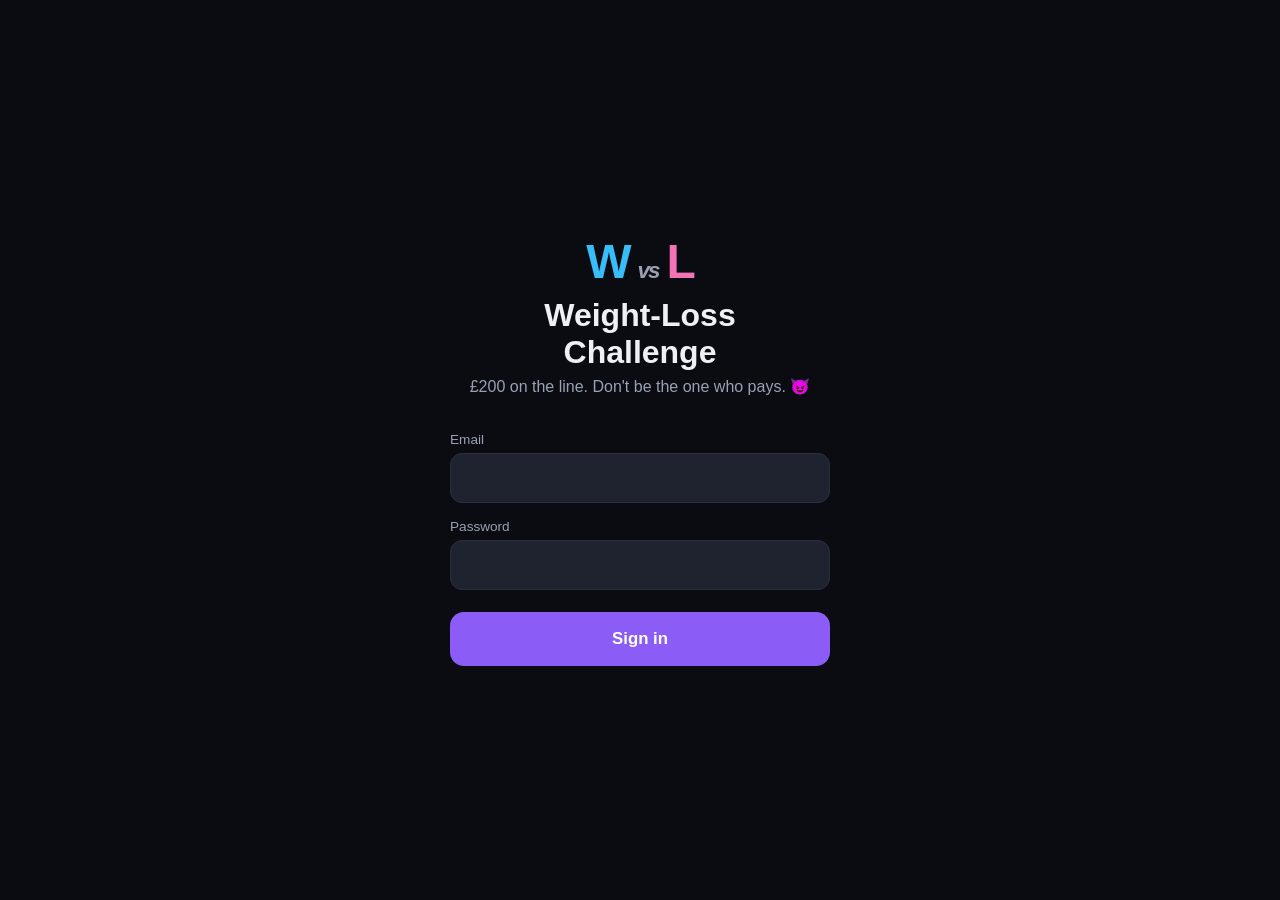
==== index.html @ 20de2226 "Weight-loss challenge PWA: head-to-head tracker with Supabase + GitHub Pages Static vanilla-JS PWA f" ====
<!DOCTYPE html>
<html lang="en">
<head>
  <meta charset="utf-8">
  <meta name="viewport" content="width=device-width, initial-scale=1, viewport-fit=cover">
  <title>Weight-Loss Challenge</title>
  <meta name="description" content="Two-person head-to-head weight-loss challenge tracker">
  <meta name="theme-color" content="#0e1016">
  <link rel="manifest" href="./manifest.webmanifest">
  <link rel="icon" type="image/png" sizes="192x192" href="./icons/icon-192.png">
  <link rel="apple-touch-icon" href="./icons/apple-touch-icon.png">
  <meta name="apple-mobile-web-app-capable" content="yes">
  <meta name="apple-mobile-web-app-status-bar-style" content="black-translucent">
  <meta name="apple-mobile-web-app-title" content="WL Challenge">
  <link rel="stylesheet" href="./styles.css">
</head>
<body>
  <div id="toast-root" aria-live="polite"></div>
  <div id="offline-banner" hidden>📡 You're offline — showing the app shell. Data needs a connection.</div>

  <!-- ============ LOGIN ============ -->
  <section id="view-login" hidden>
    <div class="login-card">
      <div class="login-logo"><span class="vs-left">W</span><span class="vs-mid">vs</span><span class="vs-right">L</span></div>
      <h1>Weight-Loss<br>Challenge</h1>
      <p class="login-sub">£200 on the line. Don't be the one who pays. 😈</p>
      <form id="login-form" autocomplete="on">
        <label for="login-email">Email</label>
        <input id="login-email" type="email" autocomplete="username" required inputmode="email">
        <label for="login-password">Password</label>
        <input id="login-password" type="password" autocomplete="current-password" required>
        <button type="submit" class="btn btn-primary btn-big" id="login-btn">Sign in</button>
        <p id="login-error" class="form-error" role="alert" hidden></p>
      </form>
    </div>
  </section>

  <!-- ============ APP ============ -->
  <div id="app-shell" hidden>
    <header id="app-header">
      <div id="month-pill" class="pill">—</div>
      <div class="header-right">
        <button id="refresh-btn" class="icon-btn" title="Refresh" aria-label="Refresh">↻</button>
        <button id="signout-btn" class="pill pill-btn" title="Sign out">—</button>
      </div>
    </header>

    <main id="main">
      <section id="view-dashboard" class="view"></section>

      <section id="view-weigh" class="view" hidden>
        <h2>⚖️ Weigh-in</h2>
        <p class="view-sub">One official weigh-in per week. Week 4 settles the £200.</p>
        <form id="weigh-form" class="card form-card">
          <label for="weigh-week">Week</label>
          <div class="seg" id="weigh-week-seg" role="radiogroup"></div>
          <input type="hidden" id="weigh-week" value="1">
          <label for="weigh-weight">Weight (kg)</label>
          <input id="weigh-weight" type="number" step="0.1" min="20" max="400" inputmode="decimal" required placeholder="e.g. 92.4">
          <button type="submit" class="btn btn-primary btn-big">Save weigh-in</button>
        </form>
        <div id="weigh-history"></div>
      </section>

      <section id="view-food" class="view" hidden>
        <h2>🍎 Food check-in</h2>
        <p class="view-sub">Were you on plan? Calories/macros live in Lose It — this is the daily verdict.</p>
        <form id="food-form" class="card form-card">
          <label for="food-date">Day</label>
          <input id="food-date" type="date" required>
          <label>On plan?</label>
          <div class="onplan-row">
            <button type="button" id="food-yes" class="btn onplan-btn">✅ On plan</button>
            <button type="button" id="food-no" class="btn onplan-btn">❌ Off plan</button>
          </div>
          <label for="food-calories">Calories <span class="muted">(optional)</span></label>
          <input id="food-calories" type="number" min="0" max="20000" inputmode="numeric" placeholder="from Lose It">
          <button type="submit" class="btn btn-primary btn-big" id="food-save">Save check-in</button>
        </form>
        <div id="food-history"></div>
      </section>

      <section id="view-workout" class="view" hidden>
        <h2>💪 Workout</h2>
        <p class="view-sub">4 per week, 45+ minutes each. Shorter ones are logged but don't count.</p>
        <form id="workout-form" class="card form-card">
          <label for="workout-date">Date</label>
          <input id="workout-date" type="date" required>
          <label for="workout-duration">Duration (minutes)</label>
          <input id="workout-duration" type="number" min="1" max="600" inputmode="numeric" value="45" required>
          <p id="workout-hint" class="hint"></p>
          <button type="submit" class="btn btn-primary btn-big">Log workout</button>
        </form>
        <div id="workout-list"></div>
      </section>

      <section id="view-month" class="view" hidden>
        <h2>📅 Month</h2>
        <div id="month-content"></div>
      </section>
    </main>

    <nav id="tabbar">
      <button class="tab active" data-view="dashboard"><span class="tab-ico">🏆</span>Home</button>
      <button class="tab" data-view="weigh"><span class="tab-ico">⚖️</span>Weigh</button>
      <button class="tab" data-view="food"><span class="tab-ico">🍎</span>Food</button>
      <button class="tab" data-view="workout"><span class="tab-ico">💪</span>Gym</button>
      <button class="tab" data-view="month"><span class="tab-ico">📅</span>Month</button>
    </nav>
  </div>

  <script src="./vendor/supabase.js"></script>
  <script src="./config.js"></script>
  <script src="./logic.js"></script>
  <script src="./app.js"></script>
</body>
</html>
---- styles.css ----
/* Weight-Loss Challenge — mobile-first, dark, head-to-head. */
:root {
  --bg: #0e1016;
  --card: #171a24;
  --card-2: #1f2330;
  --line: #2a2f40;
  --text: #eef0f6;
  --muted: #9aa1b5;
  --good: #34d399;
  --bad: #f87171;
  --warn: #fbbf24;
  --p1: #38bdf8;   /* participant colour A */
  --p2: #f472b6;   /* participant colour B */
  --accent: #8b5cf6;
  --radius: 18px;
  --tabbar-h: 64px;
}
* { box-sizing: border-box; }
html, body { margin: 0; padding: 0; }
body {
  background: var(--bg);
  color: var(--text);
  font-family: -apple-system, BlinkMacSystemFont, "Segoe UI", Roboto, "Helvetica Neue", sans-serif;
  -webkit-font-smoothing: antialiased;
  min-height: 100dvh;
}
button { font: inherit; color: inherit; }
h1, h2, h3 { margin: 0 0 6px; line-height: 1.15; }
h2 { font-size: 1.35rem; }
.muted { color: var(--muted); }
.hint { color: var(--muted); font-size: 0.85rem; margin: 2px 0 0; }
[hidden] { display: none !important; }

/* ---------- login ---------- */
#view-login {
  min-height: 100dvh;
  display: flex; align-items: center; justify-content: center;
  padding: 24px;
}
.login-card { width: 100%; max-width: 380px; text-align: center; }
.login-logo {
  font-size: 3rem; font-weight: 900; letter-spacing: -2px;
  display: flex; justify-content: center; align-items: baseline; gap: 8px;
  margin-bottom: 8px;
}
.vs-left { color: var(--p1); }
.vs-right { color: var(--p2); }
.vs-mid { font-size: 1.4rem; color: var(--muted); font-style: italic; }
.login-card h1 { font-size: 2rem; }
.login-sub { color: var(--muted); margin: 6px 0 26px; }
#login-form { text-align: left; display: flex; flex-direction: column; gap: 6px; }
#login-form label { font-size: 0.85rem; color: var(--muted); margin-top: 10px; }

/* ---------- inputs ---------- */
input[type="email"], input[type="password"], input[type="number"], input[type="date"], input[type="text"] {
  width: 100%;
  background: var(--card-2);
  border: 1px solid var(--line);
  border-radius: 12px;
  color: var(--text);
  padding: 14px;
  font-size: 1.05rem;
  min-height: 50px;
}
input:focus { outline: 2px solid var(--accent); border-color: transparent; }
.form-error { color: var(--bad); font-weight: 600; margin: 10px 0 0; }

/* ---------- buttons ---------- */
.btn {
  border: 1px solid var(--line);
  background: var(--card-2);
  border-radius: 14px;
  padding: 12px 16px;
  font-weight: 700;
  cursor: pointer;
  touch-action: manipulation;
}
.btn:active { transform: scale(0.98); }
.btn-primary { background: var(--accent); border-color: transparent; color: #fff; }
.btn-big { width: 100%; padding: 16px; font-size: 1.05rem; margin-top: 16px; min-height: 54px; }
.btn:disabled { opacity: 0.5; cursor: default; }
.btn-danger-ghost { color: var(--bad); background: transparent; border: none; font-size: 1.1rem; padding: 8px; }
.icon-btn {
  background: var(--card-2); border: 1px solid var(--line); border-radius: 50%;
  width: 40px; height: 40px; font-size: 1.15rem; cursor: pointer;
}

/* ---------- header ---------- */
#app-header {
  position: sticky; top: 0; z-index: 20;
  display: flex; justify-content: space-between; align-items: center;
  padding: calc(10px + env(safe-area-inset-top)) 16px 10px;
  background: rgba(14, 16, 22, 0.92);
  backdrop-filter: blur(10px);
  border-bottom: 1px solid var(--line);
}
.header-right { display: flex; gap: 8px; align-items: center; }
.pill {
  background: var(--card-2); border: 1px solid var(--line);
  border-radius: 999px; padding: 8px 14px; font-size: 0.85rem; font-weight: 700;
}
.pill-btn { cursor: pointer; }

/* ---------- layout ---------- */
#main { padding: 16px 16px calc(var(--tabbar-h) + env(safe-area-inset-bottom) + 20px); max-width: 560px; margin: 0 auto; }
.view > h2 { margin-top: 4px; }
.view-sub { color: var(--muted); margin: 0 0 14px; font-size: 0.9rem; }
.card {
  background: var(--card);
  border: 1px solid var(--line);
  border-radius: var(--radius);
  padding: 16px;
  margin-bottom: 14px;
}
.form-card { display: flex; flex-direction: column; gap: 6px; }
.form-card label { font-size: 0.85rem; color: var(--muted); margin-top: 8px; }

/* ---------- headline banner ---------- */
.headline {
  border-radius: var(--radius);
  padding: 18px 16px;
  margin-bottom: 14px;
  text-align: center;
  border: 1px solid var(--line);
  background: linear-gradient(135deg, #1d2233, #141826);
}
.headline .big { font-size: 1.5rem; font-weight: 900; display: block; }
.headline .why { color: var(--muted); font-size: 0.85rem; margin-top: 4px; display: block; }
.headline.ahead { border-color: rgba(52, 211, 153, 0.45); box-shadow: 0 0 24px rgba(52, 211, 153, 0.12) inset; }
.headline.ahead .big { color: var(--good); }
.headline.behind { border-color: rgba(248, 113, 113, 0.45); box-shadow: 0 0 24px rgba(248, 113, 113, 0.12) inset; }
.headline.behind .big { color: var(--bad); }
.headline.tie .big { color: var(--warn); }

/* ---------- scoreboard ---------- */
.board { display: grid; grid-template-columns: 1fr 1fr; gap: 10px; margin-bottom: 14px; }
.fighter {
  background: var(--card);
  border: 1px solid var(--line);
  border-radius: var(--radius);
  padding: 14px 12px;
}
.fighter.me { border-color: rgba(139, 92, 246, 0.6); }
.fighter-name { font-weight: 900; font-size: 1.05rem; display: flex; align-items: center; gap: 6px; }
.fighter-name .dot { width: 10px; height: 10px; border-radius: 50%; display: inline-block; }
.you-chip { font-size: 0.65rem; background: var(--accent); color: #fff; border-radius: 999px; padding: 2px 7px; font-weight: 800; }
.stat { margin-top: 12px; }
.stat-label { font-size: 0.72rem; text-transform: uppercase; letter-spacing: 0.06em; color: var(--muted); }
.stat-value { font-size: 1.15rem; font-weight: 800; margin-top: 2px; }
.stat-value small { font-size: 0.8rem; font-weight: 600; color: var(--muted); }
.stat-value.good { color: var(--good); }
.stat-value.bad { color: var(--bad); }
.bar { height: 10px; background: var(--card-2); border-radius: 999px; overflow: hidden; margin-top: 6px; }
.bar > span { display: block; height: 100%; border-radius: 999px; transition: width 0.6s ease; }
.dots { display: flex; gap: 5px; margin-top: 6px; flex-wrap: wrap; }
.dots .d {
  width: 16px; height: 16px; border-radius: 50%;
  background: var(--card-2); border: 1px solid var(--line);
}
.dots .d.on { background: var(--good); border-color: transparent; }
.dots .d.off { background: var(--bad); border-color: transparent; }
.dots.small .d { width: 12px; height: 12px; }
.streak-line { margin-top: 10px; font-weight: 800; }
.streak-line .risk { color: var(--warn); font-weight: 600; font-size: 0.78rem; display: block; }

/* ---------- section cards ---------- */
.section-title { font-size: 0.8rem; text-transform: uppercase; letter-spacing: 0.08em; color: var(--muted); margin: 18px 0 8px; }
.badge-row { display: flex; flex-wrap: wrap; gap: 8px; }
.badge-chip {
  background: var(--card-2); border: 1px solid var(--line); border-radius: 999px;
  padding: 7px 12px; font-size: 0.82rem; font-weight: 700; display: inline-flex; gap: 6px; align-items: center;
}
.badge-chip.locked { opacity: 0.35; filter: grayscale(1); }
.nudge { display: flex; gap: 8px; padding: 9px 0; border-bottom: 1px dashed var(--line); font-size: 0.92rem; }
.nudge:last-child { border-bottom: none; }
.nudge.self { color: var(--warn); font-weight: 700; }
.ledger-row { display: flex; justify-content: space-between; align-items: center; padding: 10px 0; border-bottom: 1px dashed var(--line); }
.ledger-row:last-child { border-bottom: none; }
.owes { color: var(--bad); font-weight: 900; }
.clear { color: var(--good); font-weight: 900; }
.pending { color: var(--warn); font-weight: 700; }

/* segmented control (leader mode + week picker) */
.seg { display: flex; background: var(--card-2); border-radius: 12px; padding: 4px; gap: 4px; border: 1px solid var(--line); }
.seg button {
  flex: 1; border: none; background: transparent; border-radius: 9px;
  padding: 10px 6px; font-weight: 700; cursor: pointer; color: var(--muted); min-height: 44px;
}
.seg button.active { background: var(--accent); color: #fff; }

/* compare table */
.cmp { width: 100%; border-collapse: collapse; }
.cmp td { padding: 8px 4px; font-size: 0.92rem; }
.cmp td:first-child { color: var(--muted); }
.cmp td.win { color: var(--good); font-weight: 800; }
.cmp td.lose { color: var(--bad); }
.cmp td:nth-child(2), .cmp td:nth-child(3) { text-align: center; font-variant-numeric: tabular-nums; }

/* ---------- food buttons ---------- */
.onplan-row { display: flex; gap: 10px; }
.onplan-btn { flex: 1; padding: 18px 8px; font-size: 1rem; }
.onplan-btn.sel-yes { background: rgba(52, 211, 153, 0.18); border-color: var(--good); color: var(--good); }
.onplan-btn.sel-no { background: rgba(248, 113, 113, 0.18); border-color: var(--bad); color: var(--bad); }

/* ---------- history lists ---------- */
.hist-row { display: flex; justify-content: space-between; align-items: center; padding: 11px 0; border-bottom: 1px dashed var(--line); font-size: 0.95rem; }
.hist-row:last-child { border-bottom: none; }
.hist-note { font-size: 0.78rem; color: var(--muted); }
.tag { font-size: 0.72rem; border-radius: 999px; padding: 3px 8px; font-weight: 800; }
.tag.good { background: rgba(52, 211, 153, 0.15); color: var(--good); }
.tag.bad { background: rgba(248, 113, 113, 0.15); color: var(--bad); }
.tag.warn { background: rgba(251, 191, 36, 0.15); color: var(--warn); }

/* ---------- tab bar ---------- */
#tabbar {
  position: fixed; bottom: 0; left: 0; right: 0; z-index: 30;
  display: flex;
  background: rgba(20, 23, 33, 0.97);
  border-top: 1px solid var(--line);
  padding-bottom: env(safe-area-inset-bottom);
  height: calc(var(--tabbar-h) + env(safe-area-inset-bottom));
}
.tab {
  flex: 1; border: none; background: transparent; color: var(--muted);
  font-size: 0.68rem; font-weight: 700; cursor: pointer;
  display: flex; flex-direction: column; align-items: center; justify-content: center; gap: 3px;
}
.tab-ico { font-size: 1.35rem; line-height: 1; }
.tab.active { color: var(--text); }

/* ---------- toasts / banners ---------- */
#toast-root { position: fixed; top: calc(12px + env(safe-area-inset-top)); left: 0; right: 0; z-index: 100; display: flex; flex-direction: column; align-items: center; gap: 8px; pointer-events: none; }
.toast {
  background: var(--card-2); border: 1px solid var(--line); color: var(--text);
  border-radius: 999px; padding: 12px 20px; font-weight: 700; font-size: 0.92rem;
  box-shadow: 0 8px 30px rgba(0, 0, 0, 0.45);
  animation: toast-in 0.25s ease;
  max-width: 92vw;
}
.toast.badge-toast { border-color: var(--warn); }
.toast.error { border-color: var(--bad); color: var(--bad); }
@keyframes toast-in { from { opacity: 0; transform: translateY(-8px); } to { opacity: 1; transform: none; } }
#offline-banner {
  position: sticky; top: 0; z-index: 50; text-align: center;
  background: var(--warn); color: #221a00; font-weight: 700; font-size: 0.85rem; padding: 8px 12px;
}
.banner {
  border: 1px solid var(--warn); background: rgba(251, 191, 36, 0.08);
  color: var(--warn); border-radius: var(--radius); padding: 12px 14px; margin-bottom: 14px; font-weight: 600; font-size: 0.92rem;
}
.banner .btn { margin-top: 10px; }
.empty { text-align: center; color: var(--muted); padding: 28px 12px; }
.empty .big-emoji { font-size: 2.4rem; display: block; margin-bottom: 8px; }

@media (min-width: 700px) {
  body { background: #0a0c11; }
  #main { max-width: 640px; }
}
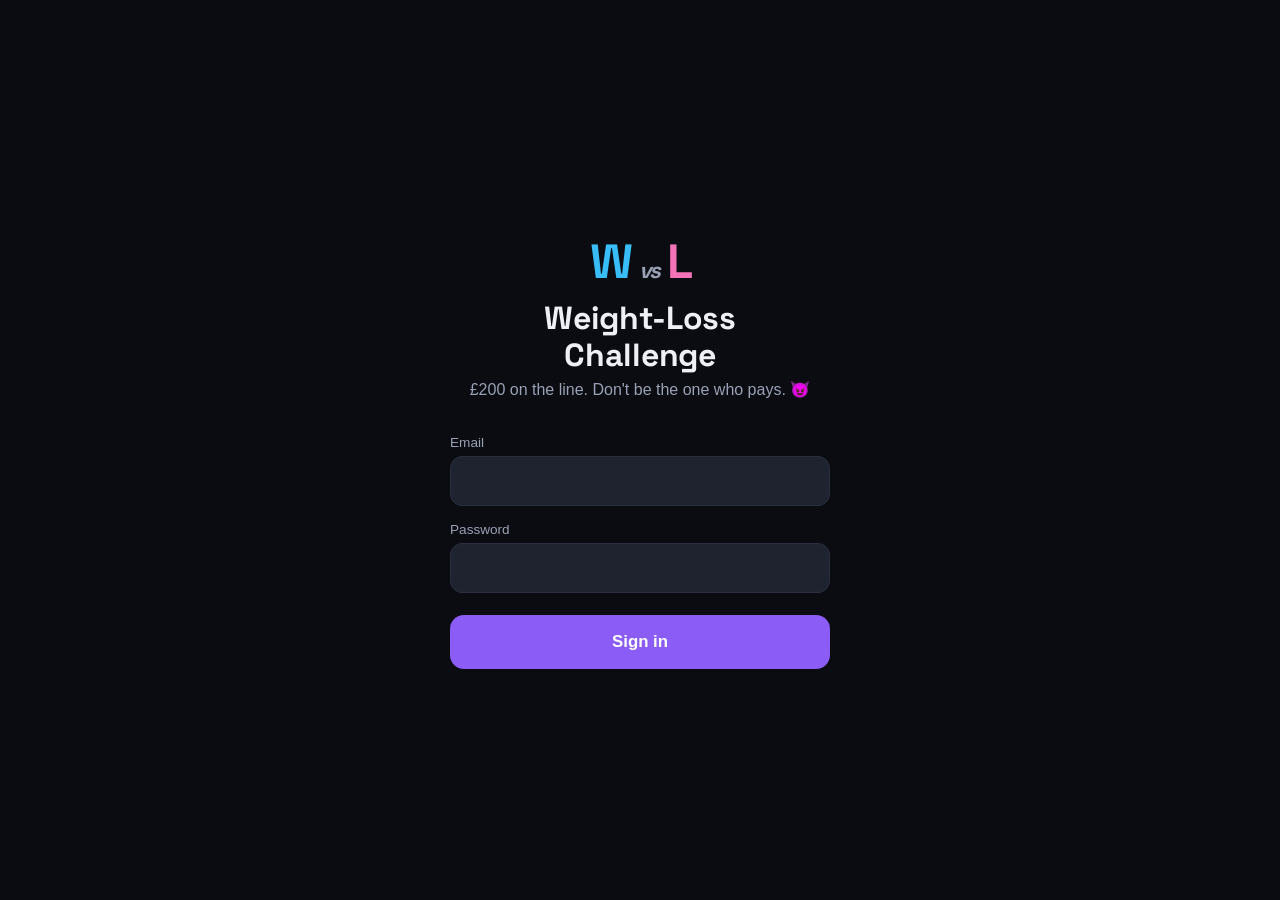
==== commit 3b05f445: "style(design): FINDING-005..008 - typographic identity + motion/numeric polish 005: self-host Space " ====
--- a/index.html
+++ b/index.html
@@ -12,6 +12,7 @@
   <meta name="apple-mobile-web-app-capable" content="yes">
   <meta name="apple-mobile-web-app-status-bar-style" content="black-translucent">
   <meta name="apple-mobile-web-app-title" content="WL Challenge">
+  <link rel="preload" href="./vendor/space-grotesk.woff2" as="font" type="font/woff2" crossorigin>
   <link rel="stylesheet" href="./styles.css">
 </head>
 <body>
@@ -50,7 +51,7 @@
 
       <section id="view-weigh" class="view" hidden>
         <h2>⚖️ Weigh-in</h2>
-        <p class="view-sub">One official weigh-in per week. Week 4 settles the £200.</p>
+        <p class="view-sub">One official weigh-in per week — the final one settles the £200.</p>
         <form id="weigh-form" class="card form-card">
           <label for="weigh-week">Week</label>
           <div class="seg" id="weigh-week-seg" role="radiogroup"></div>
--- a/styles.css
+++ b/styles.css
@@ -1,5 +1,12 @@
 /* Weight-Loss Challenge — mobile-first, dark, head-to-head. */
+@font-face {
+  font-family: 'Space Grotesk';
+  src: url('./vendor/space-grotesk.woff2') format('woff2');
+  font-weight: 300 700;
+  font-display: swap;
+}
 :root {
+  --font-display: 'Space Grotesk', -apple-system, BlinkMacSystemFont, "Segoe UI", Roboto, sans-serif;
   --bg: #0e1016;
   --card: #171a24;
   --card-2: #1f2330;
@@ -24,9 +31,11 @@
   -webkit-font-smoothing: antialiased;
   min-height: 100dvh;
 }
-button { font: inherit; color: inherit; }
-h1, h2, h3 { margin: 0 0 6px; line-height: 1.15; }
+button, input, select, textarea { font: inherit; color: inherit; }
+h1, h2, h3 { margin: 0 0 6px; line-height: 1.15; font-family: var(--font-display); letter-spacing: -0.01em; text-wrap: balance; }
 h2 { font-size: 1.35rem; }
+h3 { font-size: 1.15rem; }
+.login-logo, .headline .big, .stat-value, .fighter-name, #month-pill, .streak-line { font-family: var(--font-display); }
 .muted { color: var(--muted); }
 .hint { color: var(--muted); font-size: 0.85rem; margin: 2px 0 0; }
 [hidden] { display: none !important; }
@@ -63,6 +72,8 @@
   min-height: 50px;
 }
 input:focus { outline: 2px solid var(--accent); border-color: transparent; }
+:focus-visible { outline: 2px solid var(--accent); outline-offset: 2px; }
+.seg button:focus-visible, .tab:focus-visible { outline-offset: -2px; border-radius: 9px; }
 .form-error { color: var(--bad); font-weight: 600; margin: 10px 0 0; }
 
 /* ---------- buttons ---------- */
@@ -79,10 +90,10 @@
 .btn-primary { background: var(--accent); border-color: transparent; color: #fff; }
 .btn-big { width: 100%; padding: 16px; font-size: 1.05rem; margin-top: 16px; min-height: 54px; }
 .btn:disabled { opacity: 0.5; cursor: default; }
-.btn-danger-ghost { color: var(--bad); background: transparent; border: none; font-size: 1.1rem; padding: 8px; }
+.btn-danger-ghost { color: var(--bad); background: transparent; border: none; font-size: 1.1rem; padding: 10px 12px; min-width: 44px; min-height: 44px; }
 .icon-btn {
   background: var(--card-2); border: 1px solid var(--line); border-radius: 50%;
-  width: 40px; height: 40px; font-size: 1.15rem; cursor: pointer;
+  width: 44px; height: 44px; font-size: 1.15rem; cursor: pointer;
 }
 
 /* ---------- header ---------- */
@@ -99,6 +110,7 @@
   background: var(--card-2); border: 1px solid var(--line);
   border-radius: 999px; padding: 8px 14px; font-size: 0.85rem; font-weight: 700;
 }
+button.pill { min-height: 44px; }
 .pill-btn { cursor: pointer; }
 
 /* ---------- layout ---------- */
@@ -182,6 +194,8 @@
 
 /* segmented control (leader mode + week picker) */
 .seg { display: flex; background: var(--card-2); border-radius: 12px; padding: 4px; gap: 4px; border: 1px solid var(--line); }
+#weigh-week-seg { flex-wrap: wrap; }
+#weigh-week-seg button { flex: 1 0 18%; }
 .seg button {
   flex: 1; border: none; background: transparent; border-radius: 9px;
   padding: 10px 6px; font-weight: 700; cursor: pointer; color: var(--muted); min-height: 44px;
@@ -252,6 +266,12 @@
 .empty { text-align: center; color: var(--muted); padding: 28px 12px; }
 .empty .big-emoji { font-size: 2.4rem; display: block; margin-bottom: 8px; }
 
+.stat-value, .cmp td, .hist-row, .ledger-row { font-variant-numeric: tabular-nums; }
+
+@media (prefers-reduced-motion: reduce) {
+  *, *::before, *::after { animation: none !important; transition: none !important; }
+}
+
 @media (min-width: 700px) {
   body { background: #0a0c11; }
   #main { max-width: 640px; }
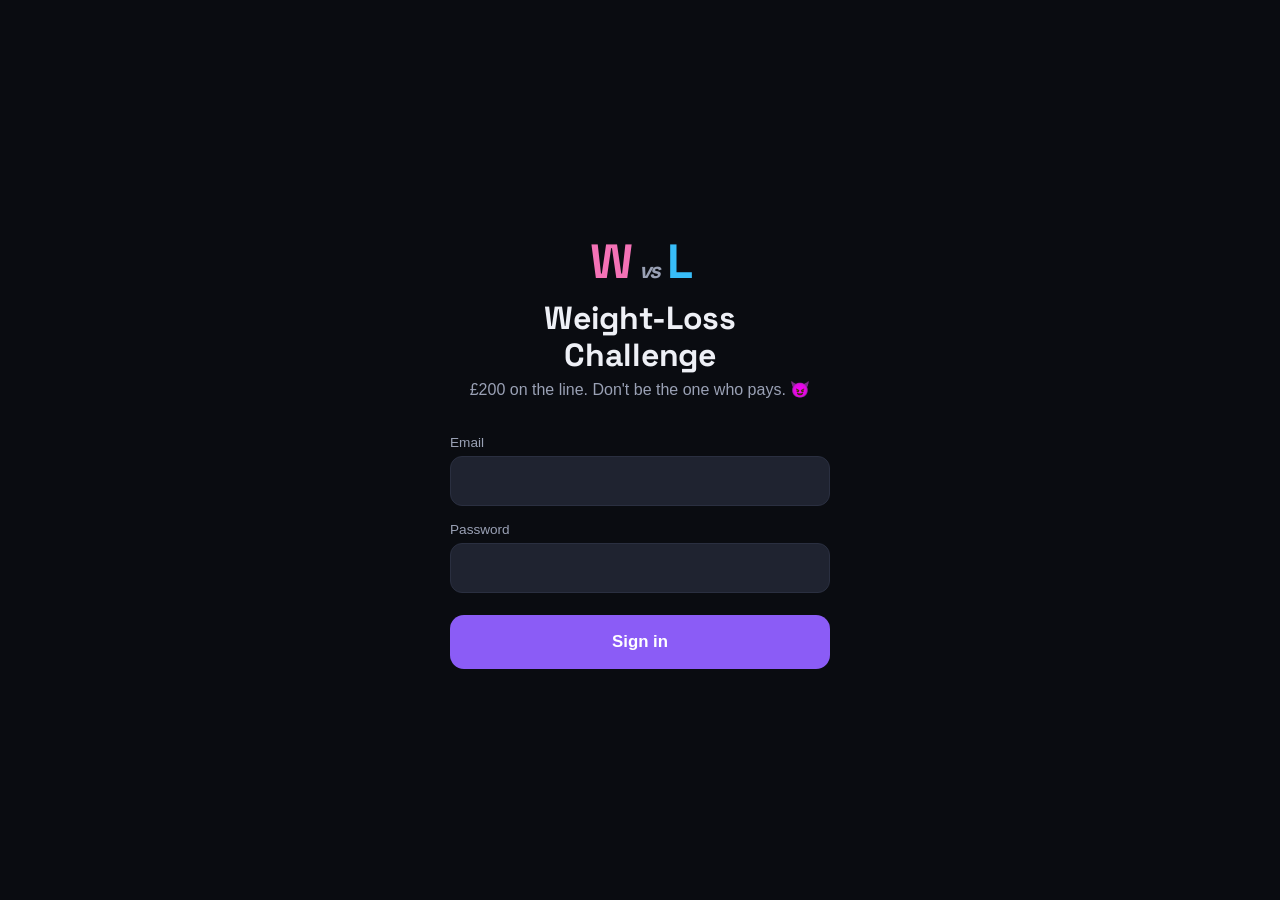
==== commit e5ceaf57: "Weigh tab: per-week date windows; flag final week as the £200 decider" ====
--- a/index.html
+++ b/index.html
@@ -51,11 +51,12 @@
 
       <section id="view-weigh" class="view" hidden>
         <h2>⚖️ Weigh-in</h2>
-        <p class="view-sub">One official weigh-in per week — the final one settles the £200.</p>
+        <p class="view-sub">Weigh at the end of each week, same time each time. The final week's weigh-in is the one checked against your target for the £200 — log it on the block's last day so all your weeks count.</p>
         <form id="weigh-form" class="card form-card">
           <label for="weigh-week">Week</label>
           <div class="seg" id="weigh-week-seg" role="radiogroup"></div>
           <input type="hidden" id="weigh-week" value="1">
+          <p id="weigh-week-hint" class="hint"></p>
           <label for="weigh-weight">Weight (kg)</label>
           <input id="weigh-weight" type="number" step="0.1" min="20" max="400" inputmode="decimal" required placeholder="e.g. 92.4">
           <button type="submit" class="btn btn-primary btn-big">Save weigh-in</button>
@@ -82,7 +83,7 @@
       </section>
 
       <section id="view-workout" class="view" hidden>
-        <h2>💪 Workout</h2>
+        <h2>💪 Workouts</h2>
         <p class="view-sub">4 per week, 45+ minutes each. Shorter ones are logged but don't count.</p>
         <form id="workout-form" class="card form-card">
           <label for="workout-date">Date</label>
@@ -90,6 +91,12 @@
           <label for="workout-duration">Duration (minutes)</label>
           <input id="workout-duration" type="number" min="1" max="600" inputmode="numeric" value="45" required>
           <p id="workout-hint" class="hint"></p>
+          <label for="workout-note">What did you do? <span class="muted">(optional)</span></label>
+          <input id="workout-note" type="text" maxlength="80" placeholder="e.g. Cardio workout">
+          <label>Proof <span class="muted">(optional — screenshot from Apple Health)</span></label>
+          <input id="workout-photo" type="file" accept="image/*" hidden>
+          <button type="button" class="btn" id="workout-photo-btn">📸 Add screenshot</button>
+          <p class="hint" id="workout-photo-name" hidden></p>
           <button type="submit" class="btn btn-primary btn-big">Log workout</button>
         </form>
         <div id="workout-list"></div>
@@ -105,7 +112,7 @@
       <button class="tab active" data-view="dashboard"><span class="tab-ico">🏆</span>Home</button>
       <button class="tab" data-view="weigh"><span class="tab-ico">⚖️</span>Weigh</button>
       <button class="tab" data-view="food"><span class="tab-ico">🍎</span>Food</button>
-      <button class="tab" data-view="workout"><span class="tab-ico">💪</span>Gym</button>
+      <button class="tab" data-view="workout"><span class="tab-ico">💪</span>Workouts</button>
       <button class="tab" data-view="month"><span class="tab-ico">📅</span>Month</button>
     </nav>
   </div>
--- a/styles.css
+++ b/styles.css
@@ -16,8 +16,9 @@
   --good: #34d399;
   --bad: #f87171;
   --warn: #fbbf24;
-  --p1: #38bdf8;   /* participant colour A */
-  --p2: #f472b6;   /* participant colour B */
+  /* participant colours by name order (sorted): p1 = Amber (pink), p2 = Tony (blue) */
+  --p1: #f472b6;
+  --p2: #38bdf8;
   --accent: #8b5cf6;
   --radius: 18px;
   --tabbar-h: 64px;
@@ -72,6 +73,16 @@
   min-height: 50px;
 }
 input:focus { outline: 2px solid var(--accent); border-color: transparent; }
+/* iOS Safari centres the value inside date inputs; align like the other fields */
+input[type="date"] {
+  -webkit-appearance: none;
+  appearance: none;
+  text-align: left;
+}
+input[type="date"]::-webkit-date-and-time-value {
+  text-align: left;
+  margin: 0;
+}
 :focus-visible { outline: 2px solid var(--accent); outline-offset: 2px; }
 .seg button:focus-visible, .tab:focus-visible { outline-offset: -2px; border-radius: 9px; }
 .form-error { color: var(--bad); font-weight: 600; margin: 10px 0 0; }
@@ -95,6 +106,8 @@
   background: var(--card-2); border: 1px solid var(--line); border-radius: 50%;
   width: 44px; height: 44px; font-size: 1.15rem; cursor: pointer;
 }
+.icon-btn.spin { animation: wlc-spin 0.8s linear infinite; }
+@keyframes wlc-spin { to { transform: rotate(360deg); } }
 
 /* ---------- header ---------- */
 #app-header {
@@ -218,6 +231,11 @@
 
 /* ---------- history lists ---------- */
 .hist-row { display: flex; justify-content: space-between; align-items: center; padding: 11px 0; border-bottom: 1px dashed var(--line); font-size: 0.95rem; }
+.row-actions { display: flex; align-items: center; gap: 8px; flex-shrink: 0; }
+.proof-thumb {
+  width: 44px; height: 44px; object-fit: cover; border-radius: 10px;
+  border: 1px solid var(--line); background: var(--card-2); cursor: pointer;
+}
 .hist-row:last-child { border-bottom: none; }
 .hist-note { font-size: 0.78rem; color: var(--muted); }
 .tag { font-size: 0.72rem; border-radius: 999px; padding: 3px 8px; font-weight: 800; }
@@ -263,6 +281,19 @@
   color: var(--warn); border-radius: var(--radius); padding: 12px 14px; margin-bottom: 14px; font-weight: 600; font-size: 0.92rem;
 }
 .banner .btn { margin-top: 10px; }
+/* expandable rules card */
+details.rules summary {
+  cursor: pointer; font-weight: 800; font-family: var(--font-display);
+  display: flex; justify-content: space-between; align-items: center;
+  list-style: none; min-height: 28px;
+}
+details.rules summary::-webkit-details-marker { display: none; }
+details.rules .chev { color: var(--muted); transition: transform 0.2s ease; }
+details.rules[open] .chev { transform: rotate(180deg); }
+details.rules .rules-body { color: var(--muted); font-size: 0.92rem; line-height: 1.55; }
+details.rules .rules-body p { margin: 10px 0 0; }
+details.rules .rules-body b { color: var(--text); }
+
 .empty { text-align: center; color: var(--muted); padding: 28px 12px; }
 .empty .big-emoji { font-size: 2.4rem; display: block; margin-bottom: 8px; }
 
